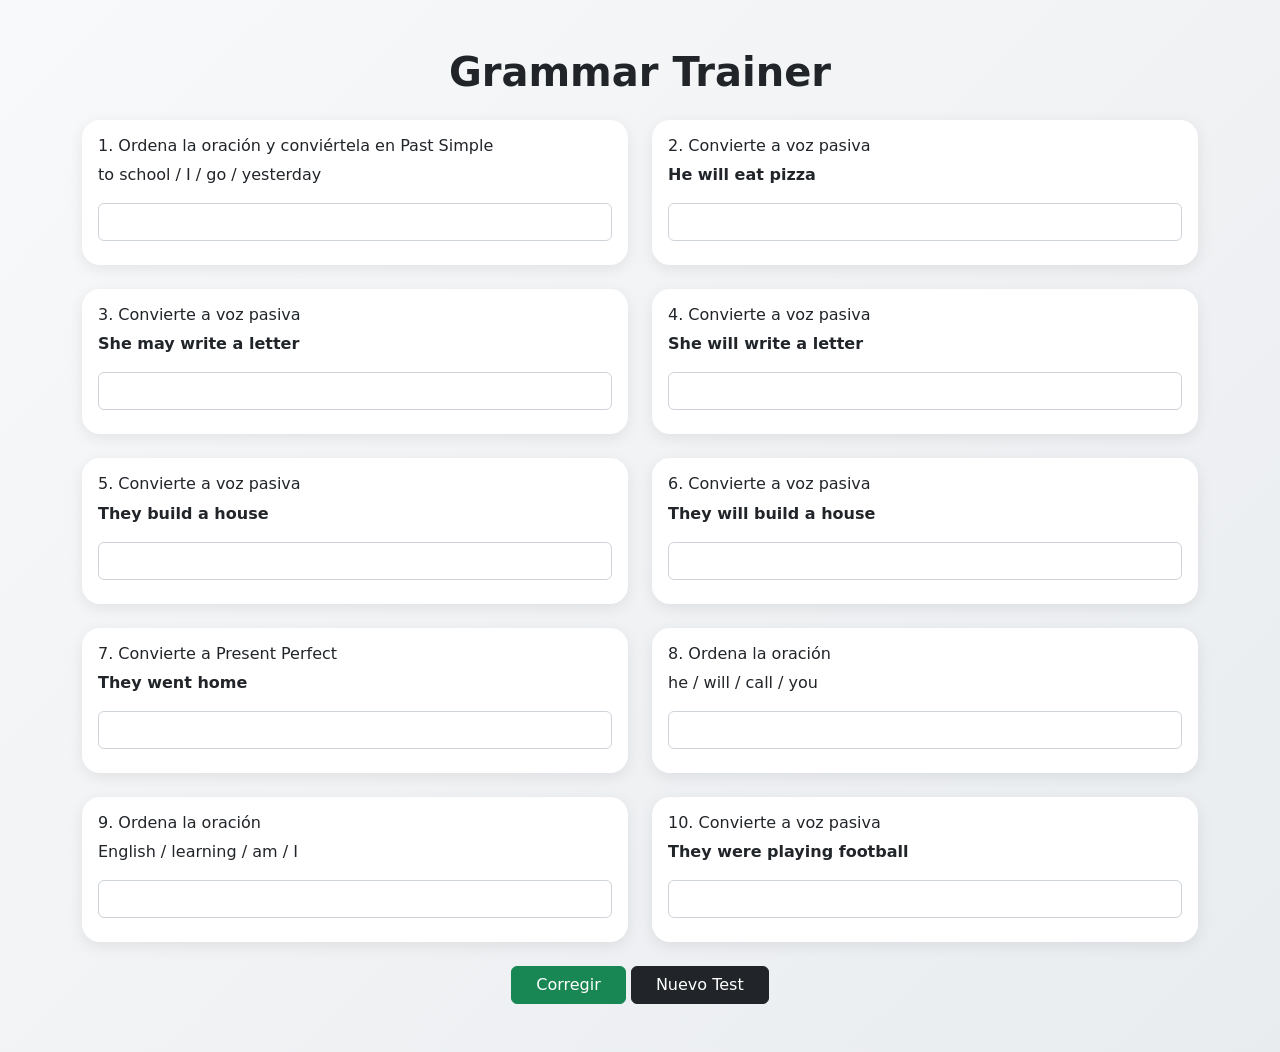
==== grammar-trainer/index.html @ 55177ebc "ver3.6" ====
<!DOCTYPE html>
<html lang="es">
<head>
<meta charset="UTF-8">
<title>Grammar Trainer</title>

<link href="https://cdn.jsdelivr.net/npm/bootstrap@5.3.3/dist/css/bootstrap.min.css" rel="stylesheet">
<link rel="stylesheet" href="style.css">

</head>

<body>

<div class="container py-5">

<h1 class="text-center mb-4 fw-bold">Grammar Trainer</h1>

<div id="alertBox"></div>

<div id="app" class="row g-4"></div>

<div class="text-center mt-4">
    <button class="btn btn-success px-4" onclick="corregir()">Corregir</button>
    <button class="btn btn-dark px-4" onclick="generarTest()">Nuevo Test</button>
</div>

</div>

<script src="script.js"></script>

</body>
</html>
---- grammar-trainer/style.css ----
body{
    background: linear-gradient(135deg,#f8f9fa,#e9ecef);
    color: #212529;
}

/* TARJETAS */
.card{
    border-radius: 18px;
    background: #ffffff;
    border: none;
    transition: 0.2s;
    box-shadow: 0 4px 15px rgba(0,0,0,0.08);
}

.card:hover{
    transform: translateY(-4px);
    box-shadow: 0 8px 25px rgba(0,0,0,0.12);
}

/* INPUTS */
input{
    background: #ffffff !important;
    border: 1px solid #ced4da !important;
    color: #212529 !important;
    border-radius: 10px;
    padding: 10px;
}

input:focus{
    border-color: #0d6efd !important;
    box-shadow: 0 0 0 0.2rem rgba(13,110,253,.15);
}

/* CORRECTO */
.correct{
    border:2px solid #198754 !important;
    background:#e9f7ef !important;
}

/* INCORRECTO */
.incorrect{
    border:2px solid #dc3545 !important;
    background:#fdeaea !important;
}

/* RESPUESTA */
.answer{
    font-size: 13px;
    margin-top: 6px;
    color:#dc3545;
}

/* OPCIONES */
.form-check{
    padding: 8px 10px;
    border-radius: 10px;
    transition: 0.15s;
}

.form-check:hover{
    background:#f1f3f5;
}

.form-check-label{
    cursor:pointer;
}






.seleccionado{
    background:#e7f1ff;
    border-radius:8px;
    padding:5px;
}

.text-success{
    background:#d4edda;
    border-radius:8px;
    padding:5px;
}

.text-danger{
    background:#f8d7da;
    border-radius:8px;
    padding:5px;
}
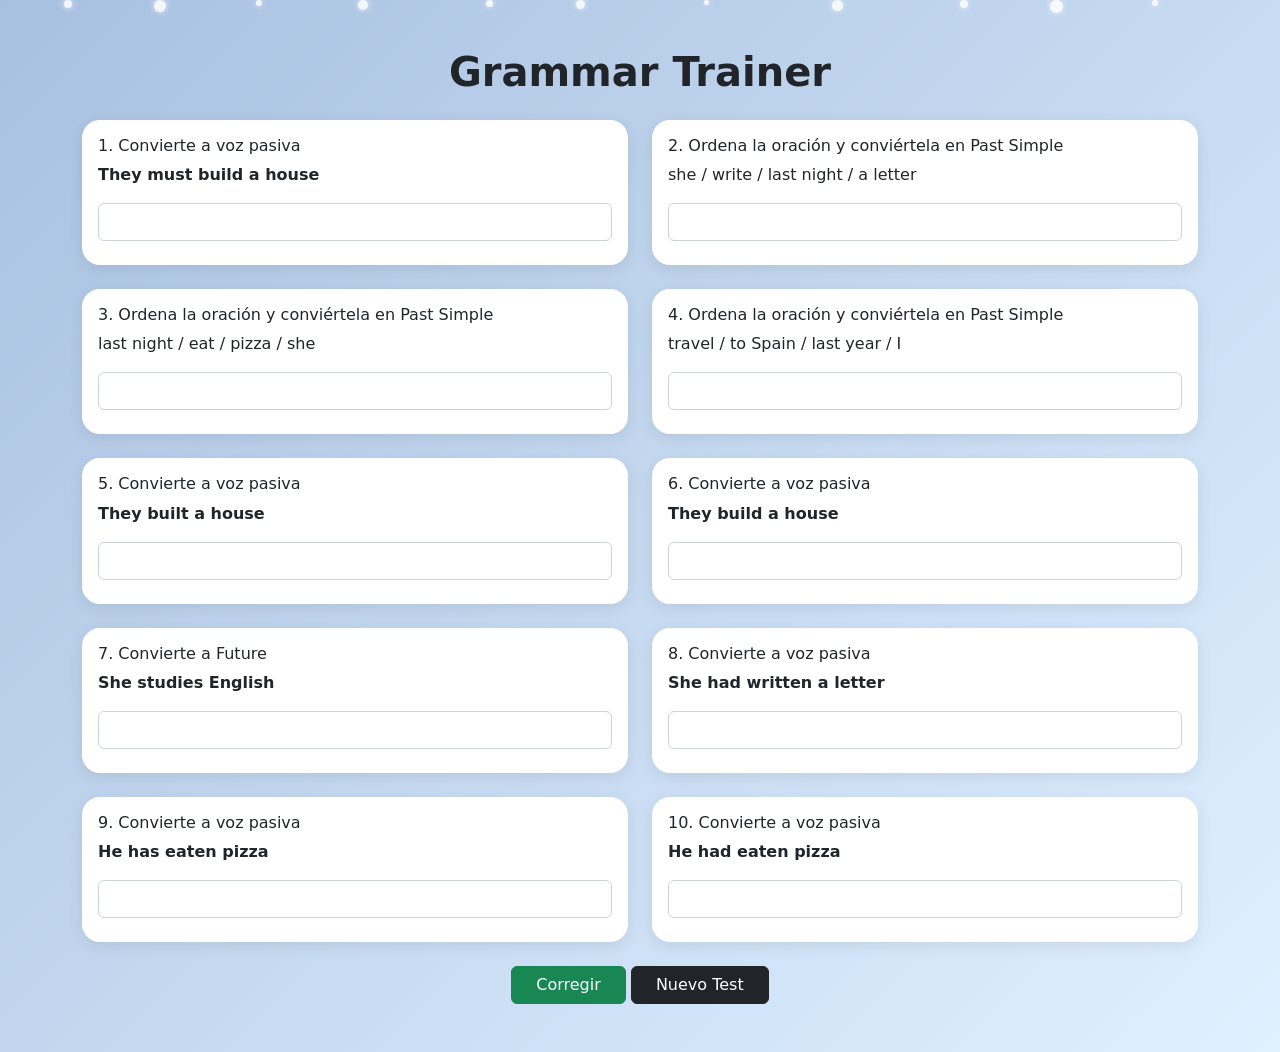
==== commit 052c3174: "ver4.3" ====
--- a/grammar-trainer/index.html
+++ b/grammar-trainer/index.html
@@ -3,30 +3,101 @@
 <head>
 <meta charset="UTF-8">
 <title>Grammar Trainer</title>
-
+<link rel="icon" href="./assets/images/favicon.ico" type="image/x-icon">
 <link href="https://cdn.jsdelivr.net/npm/bootstrap@5.3.3/dist/css/bootstrap.min.css" rel="stylesheet">
 <link rel="stylesheet" href="style.css">
+
+<style>
+    /* ==================== FONDO INVERNAL + NIEVE ==================== */
+    body {
+        background: linear-gradient(135deg, #a8c0e0, #e0f0ff);
+        font-family: system-ui, -apple-system, sans-serif;
+        overflow-x: hidden;
+        min-height: 100vh;
+        position: relative;
+    }
+
+    /* ==================== NIEVE MEJORADA ==================== */
+    .snow-container {
+        position: fixed;
+        top: 0;
+        left: 0;
+        width: 100%;
+        height: 100%;
+        pointer-events: none;
+        z-index: 1;
+        overflow: hidden;
+    }
+
+    .snow {
+        position: absolute;
+        background: #ffffff;
+        border-radius: 50%;
+        box-shadow: 0 0 6px rgba(255,255,255,0.9);
+        animation: snowfall linear infinite;
+        opacity: 0.85;
+    }
+
+    @keyframes snowfall {
+        0%   { transform: translateY(-100px) rotate(0deg); }
+        100% { transform: translateY(110vh) rotate(360deg); }
+    }
+
+    /* Más cantidad de nieve */
+    .snow:nth-child(1)  { width: 8px;  height: 8px;  left: 5%;  animation-duration: 11s; animation-delay: 0s; }
+    .snow:nth-child(2)  { width: 12px; height: 12px; left: 12%; animation-duration: 16s; animation-delay: -3s; }
+    .snow:nth-child(3)  { width: 6px;  height: 6px;  left: 20%; animation-duration: 13s; animation-delay: -7s; }
+    .snow:nth-child(4)  { width: 10px; height: 10px; left: 28%; animation-duration: 19s; animation-delay: -1s; }
+    .snow:nth-child(5)  { width: 7px;  height: 7px;  left: 38%; animation-duration: 14s; animation-delay: -10s; }
+    .snow:nth-child(6)  { width: 9px;  height: 9px;  left: 45%; animation-duration: 17s; animation-delay: -5s; }
+    .snow:nth-child(7)  { width: 5px;  height: 5px;  left: 55%; animation-duration: 12s; animation-delay: -8s; }
+    .snow:nth-child(8)  { width: 11px; height: 11px; left: 65%; animation-duration: 20s; animation-delay: -2s; }
+    .snow:nth-child(9)  { width: 8px;  height: 8px;  left: 75%; animation-duration: 15s; animation-delay: -12s; }
+    .snow:nth-child(10) { width: 13px; height: 13px; left: 82%; animation-duration: 18s; animation-delay: -4s; }
+    .snow:nth-child(11) { width: 6px;  height: 6px;  left: 90%; animation-duration: 13s; animation-delay: -9s; }
+
+    /* Para que el contenido quede por encima de la nieve */
+    .container, h1, #alertBox, #app, .text-center {
+        position: relative;
+        z-index: 2;
+    }
+</style>
 
 </head>
 
 <body>
 
-<div class="container py-5">
+    <!-- Contenedor de nieve -->
+    <div class="snow-container">
+        <div class="snow"></div>
+        <div class="snow"></div>
+        <div class="snow"></div>
+        <div class="snow"></div>
+        <div class="snow"></div>
+        <div class="snow"></div>
+        <div class="snow"></div>
+        <div class="snow"></div>
+        <div class="snow"></div>
+        <div class="snow"></div>
+        <div class="snow"></div>
+    </div>
 
-<h1 class="text-center mb-4 fw-bold">Grammar Trainer</h1>
+    <div class="container py-5">
 
-<div id="alertBox"></div>
+        <h1 class="text-center mb-4 fw-bold">Grammar Trainer</h1>
 
-<div id="app" class="row g-4"></div>
+        <div id="alertBox"></div>
 
-<div class="text-center mt-4">
-    <button class="btn btn-success px-4" onclick="corregir()">Corregir</button>
-    <button class="btn btn-dark px-4" onclick="generarTest()">Nuevo Test</button>
-</div>
+        <div id="app" class="row g-4"></div>
 
-</div>
+        <div class="text-center mt-4">
+            <button class="btn btn-success px-4" onclick="corregir()">Corregir</button>
+            <button class="btn btn-dark px-4" onclick="generarTest()">Nuevo Test</button>
+        </div>
 
-<script src="script.js"></script>
+    </div>
+
+    <script src="script.js"></script>
 
 </body>
 </html>
--- a/grammar-trainer/style.css
+++ b/grammar-trainer/style.css
@@ -71,7 +71,7 @@
 
 
 .seleccionado{
-    background:#e7f1ff;
+    background:#1c57a8;
     border-radius:8px;
     padding:5px;
 }
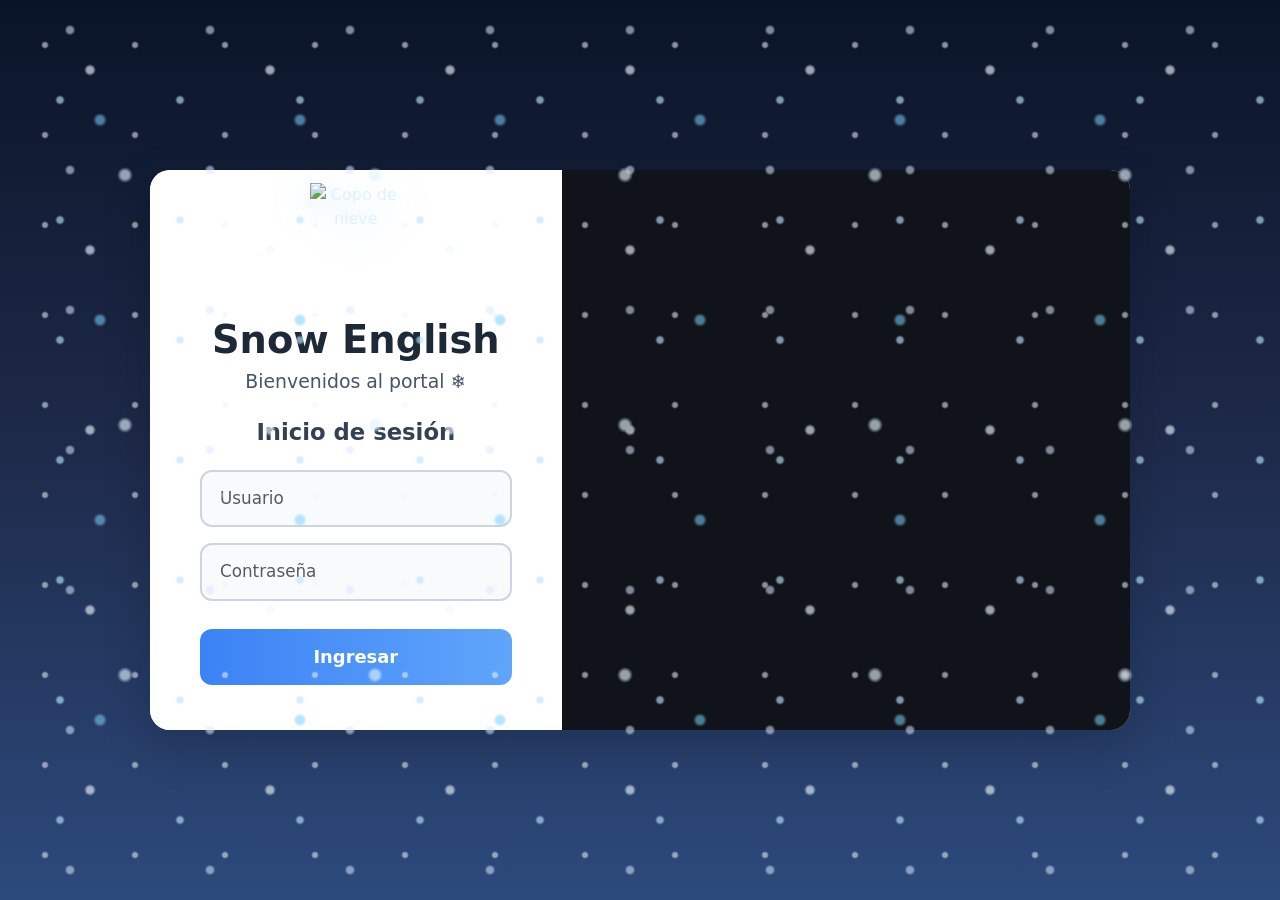
==== commit 33b4e548: "ver4.4" ====
--- a/grammar-trainer/index.html
+++ b/grammar-trainer/index.html
@@ -97,6 +97,7 @@
 
     </div>
 
+    <script src="../Init/js/auth.js"></script>
     <script src="script.js"></script>
 
 </body>
